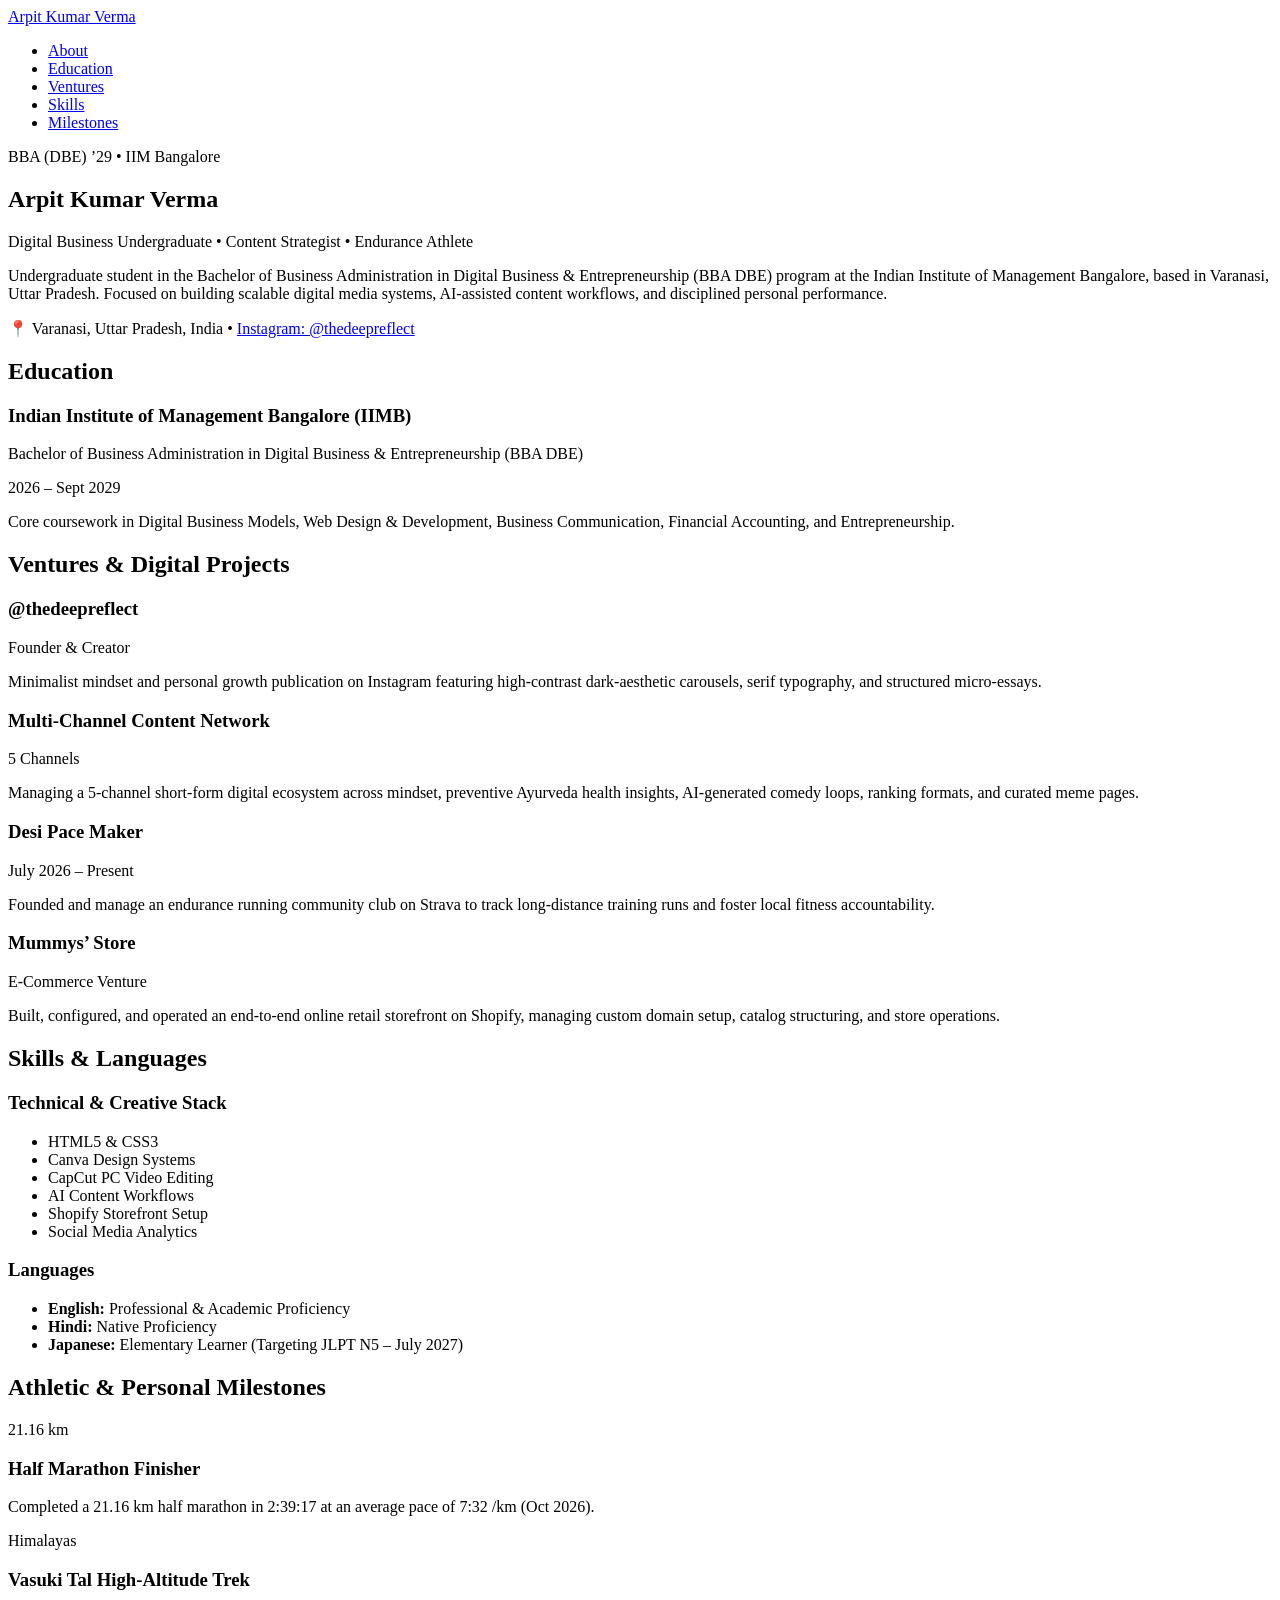
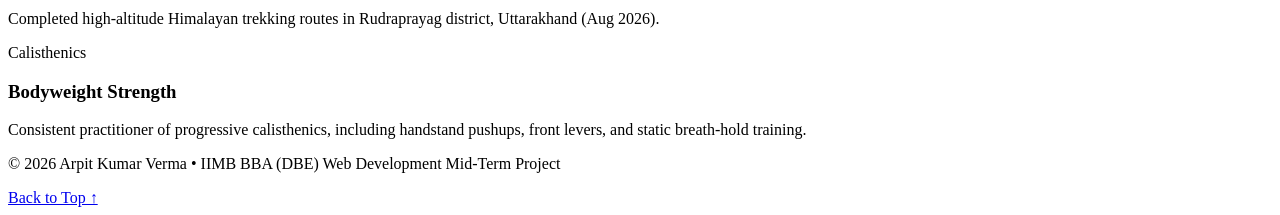
==== index.html @ f6537cbb "Update and rename gemini-code-1794887984639.html to index.html" ====
<!DOCTYPE html>
<html lang="en">
<head>
  <meta charset="UTF-8" />
  <meta name="viewport" content="width=device-width, initial-scale=1.0" />
  <title>Arpit Kumar Verma | Personal Resume</title>
  <!-- Google Fonts for Typography -->
  <link rel="preconnect" href="https://fonts.googleapis.com" />
  <link rel="preconnect" href="https://fonts.gstatic.com" crossorigin />
  <link href="https://fonts.googleapis.com/css2?family=Inter:wght@400;500;600;700&family=Libre+Baskerville:ital,wght@0,400;0,700;1,400&display=swap" rel="stylesheet" />
  <!-- External CSS Stylesheet -->
  <link rel="stylesheet" href="style.css" />
</head>
<body>

  <!-- Sticky Navigation Bar -->
  <header id="top-header">
    <nav class="navbar container">
      <a href="#about" class="brand-logo">Arpit Kumar Verma</a>
      <ul class="nav-links">
        <li><a href="#about">About</a></li>
        <li><a href="#education">Education</a></li>
        <li><a href="#projects">Ventures</a></li>
        <li><a href="#skills">Skills</a></li>
        <li><a href="#milestones">Milestones</a></li>
      </ul>
    </nav>
  </header>

  <main class="container">
    <!-- Hero / About Section -->
    <section id="about" class="hero-card">
      <div class="hero-content">
        <span class="badge">BBA (DBE) ’29 • IIM Bangalore</span>
        <h1>Arpit Kumar Verma</h1>
        <p class="subtitle">Digital Business Undergraduate • Content Strategist • Endurance Athlete</p>
        <p class="bio">
          Undergraduate student in the Bachelor of Business Administration in Digital Business &amp; Entrepreneurship (BBA DBE) program at the Indian Institute of Management Bangalore, based in Varanasi, Uttar Pradesh. Focused on building scalable digital media systems, AI-assisted content workflows, and disciplined personal performance.
        </p>
        <div class="contact-bar">
          <span>📍 Varanasi, Uttar Pradesh, India</span>
          <span>•</span>
          <a href="https://instagram.com/thedeepreflect" target="_blank" rel="noopener noreferrer">Instagram: @thedeepreflect</a>
        </div>
      </div>
    </section>

    <!-- Education Section -->
    <section id="education" class="content-section">
      <h2 class="section-heading">Education</h2>
      <div class="card">
        <div class="card-header">
          <div>
            <h3>Indian Institute of Management Bangalore (IIMB)</h3>
            <p class="role-title">Bachelor of Business Administration in Digital Business &amp; Entrepreneurship (BBA DBE)</p>
          </div>
          <span class="date-tag">2026 – Sept 2029</span>
        </div>
        <p class="card-text">
          Core coursework in Digital Business Models, Web Design &amp; Development, Business Communication, Financial Accounting, and Entrepreneurship.
        </p>
      </div>
    </section>

    <!-- Digital Ventures & Projects Section -->
    <section id="projects" class="content-section">
      <h2 class="section-heading">Ventures &amp; Digital Projects</h2>
      <div class="grid-2">
        <article class="card">
          <div class="card-header">
            <h3>@thedeepreflect</h3>
            <span class="date-tag">Founder &amp; Creator</span>
          </div>
          <p class="card-text">
            Minimalist mindset and personal growth publication on Instagram featuring high-contrast dark-aesthetic carousels, serif typography, and structured micro-essays.
          </p>
        </article>

        <article class="card">
          <div class="card-header">
            <h3>Multi-Channel Content Network</h3>
            <span class="date-tag">5 Channels</span>
          </div>
          <p class="card-text">
            Managing a 5-channel short-form digital ecosystem across mindset, preventive Ayurveda health insights, AI-generated comedy loops, ranking formats, and curated meme pages.
          </p>
        </article>

        <article class="card">
          <div class="card-header">
            <h3>Desi Pace Maker</h3>
            <span class="date-tag">July 2026 – Present</span>
          </div>
          <p class="card-text">
            Founded and manage an endurance running community club on Strava to track long-distance training runs and foster local fitness accountability.
          </p>
        </article>

        <article class="card">
          <div class="card-header">
            <h3>Mummys’ Store</h3>
            <span class="date-tag">E-Commerce Venture</span>
          </div>
          <p class="card-text">
            Built, configured, and operated an end-to-end online retail storefront on Shopify, managing custom domain setup, catalog structuring, and store operations.
          </p>
        </article>
      </div>
    </section>

    <!-- Skills & Languages Section -->
    <section id="skills" class="content-section">
      <h2 class="section-heading">Skills &amp; Languages</h2>
      <div class="grid-2">
        <div class="card">
          <h3>Technical &amp; Creative Stack</h3>
          <ul class="tag-list">
            <li>HTML5 &amp; CSS3</li>
            <li>Canva Design Systems</li>
            <li>CapCut PC Video Editing</li>
            <li>AI Content Workflows</li>
            <li>Shopify Storefront Setup</li>
            <li>Social Media Analytics</li>
          </ul>
        </div>

        <div class="card">
          <h3>Languages</h3>
          <ul class="clean-list">
            <li><strong>English:</strong> Professional &amp; Academic Proficiency</li>
            <li><strong>Hindi:</strong> Native Proficiency</li>
            <li><strong>Japanese:</strong> Elementary Learner (Targeting JLPT N5 – July 2027)</li>
          </ul>
        </div>
      </div>
    </section>

    <!-- Athletic & Personal Milestones Section -->
    <section id="milestones" class="content-section">
      <h2 class="section-heading">Athletic &amp; Personal Milestones</h2>
      <div class="grid-3">
        <div class="card milestone-card">
          <span class="milestone-metric">21.16 km</span>
          <h3>Half Marathon Finisher</h3>
          <p class="card-text">Completed a 21.16 km half marathon in 2:39:17 at an average pace of 7:32 /km (Oct 2026).</p>
        </div>

        <div class="card milestone-card">
          <span class="milestone-metric">Himalayas</span>
          <h3>Vasuki Tal High-Altitude Trek</h3>
          <p class="card-text">Completed high-altitude Himalayan trekking routes in Rudraprayag district, Uttarakhand (Aug 2026).</p>
        </div>

        <div class="card milestone-card">
          <span class="milestone-metric">Calisthenics</span>
          <h3>Bodyweight Strength</h3>
          <p class="card-text">Consistent practitioner of progressive calisthenics, including handstand pushups, front levers, and static breath-hold training.</p>
        </div>
      </div>
    </section>
  </main>

  <!-- Footer -->
  <footer id="site-footer">
    <div class="container footer-content">
      <p>© 2026 Arpit Kumar Verma • IIMB BBA (DBE) Web Development Mid-Term Project</p>
      <a href="#top-header" class="back-to-top">Back to Top ↑</a>
    </div>
  </footer>

</body>
</html>
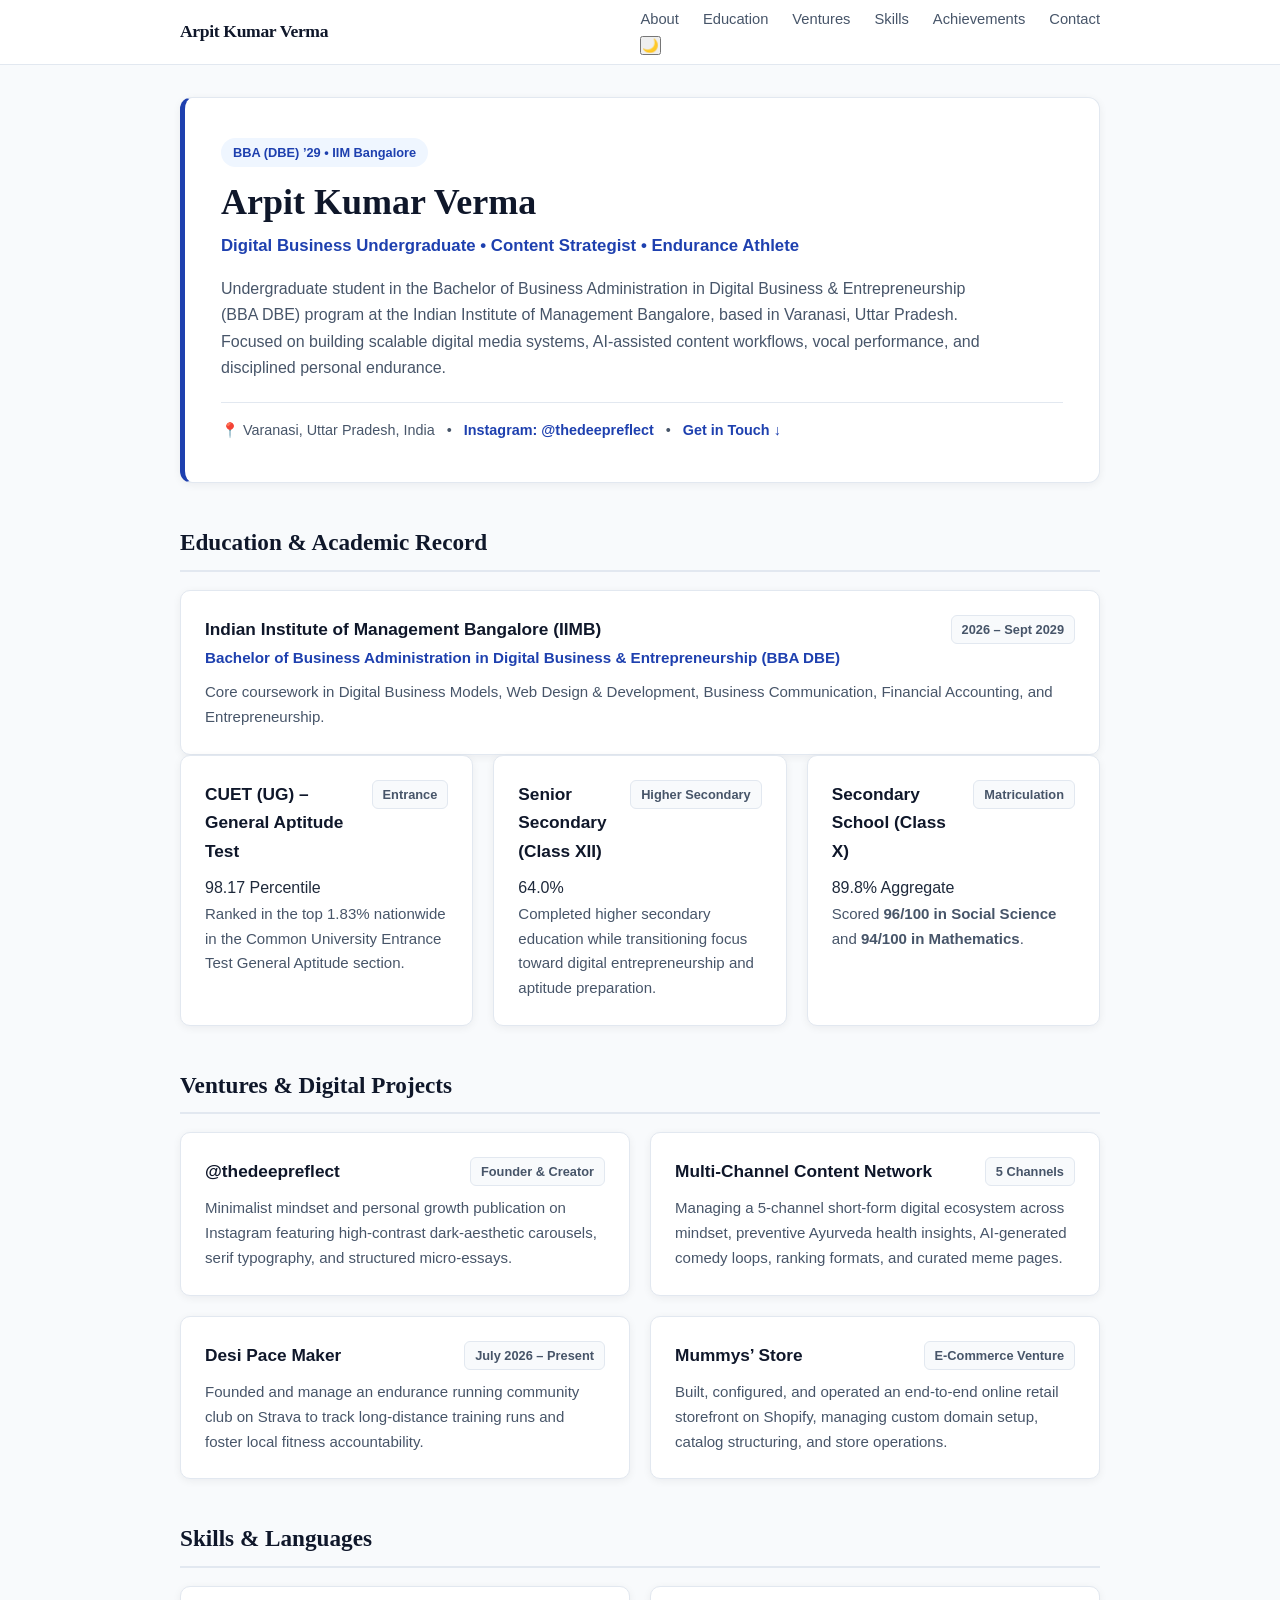
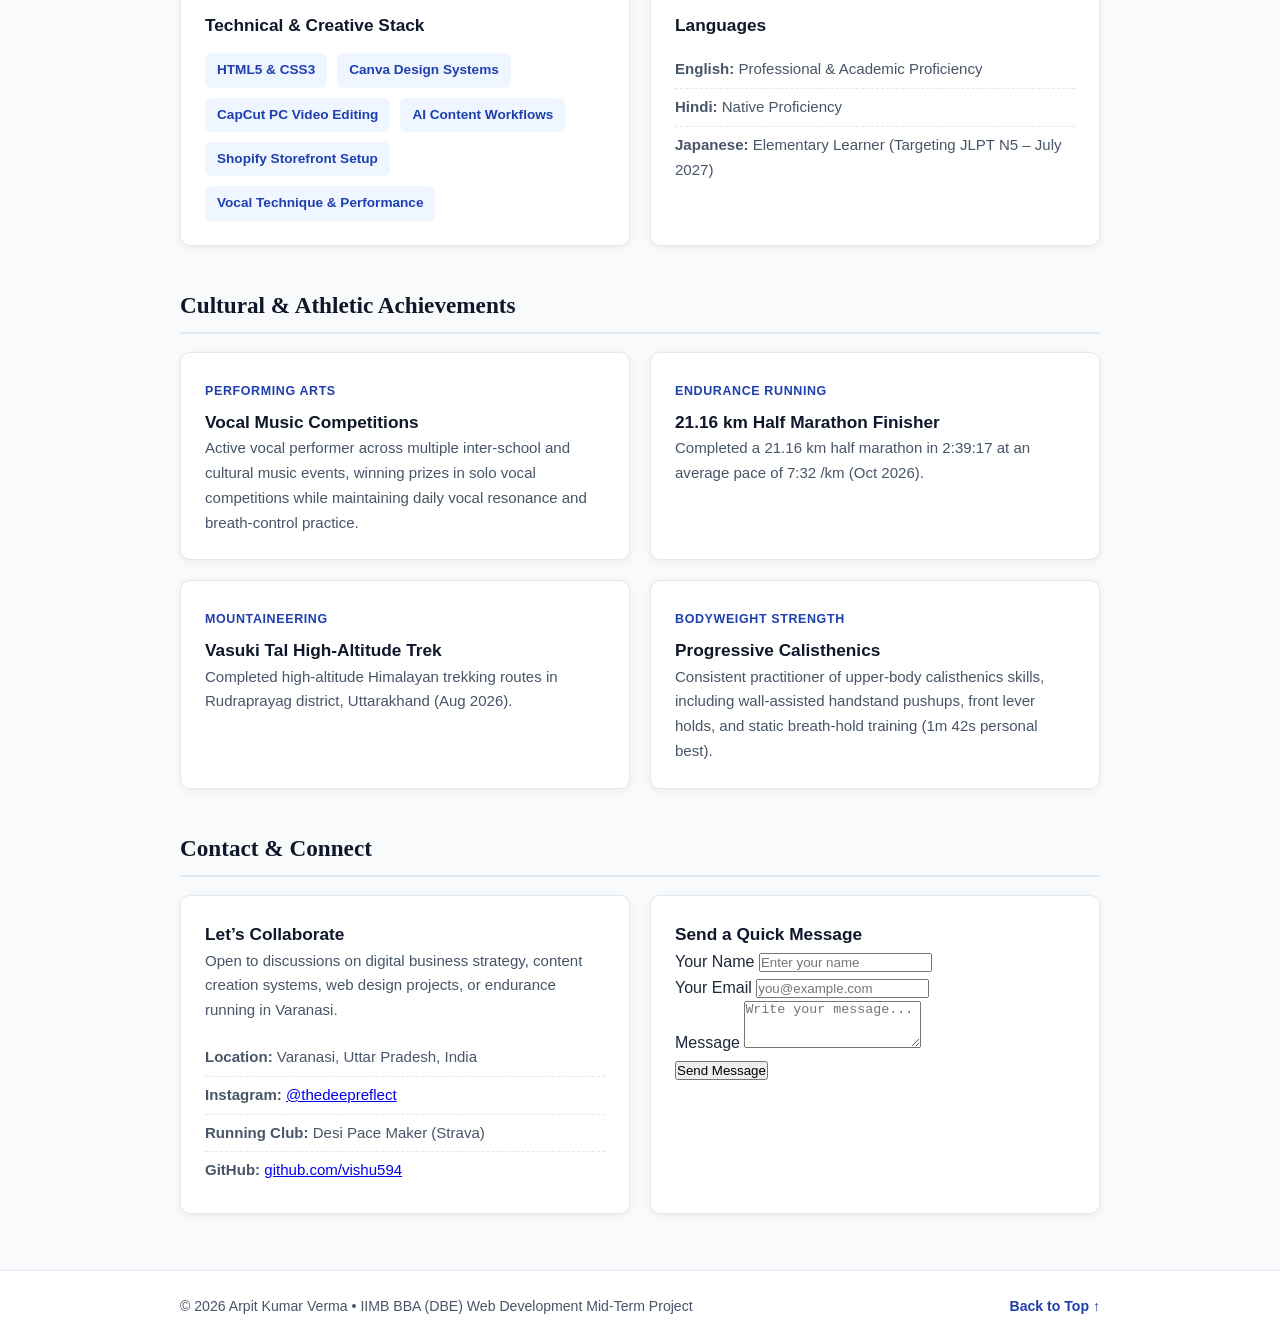
==== commit 7624361d: "index.html" ====
--- a/index.html
+++ b/index.html
@@ -17,13 +17,17 @@
   <header id="top-header">
     <nav class="navbar container">
       <a href="#about" class="brand-logo">Arpit Kumar Verma</a>
-      <ul class="nav-links">
-        <li><a href="#about">About</a></li>
-        <li><a href="#education">Education</a></li>
-        <li><a href="#projects">Ventures</a></li>
-        <li><a href="#skills">Skills</a></li>
-        <li><a href="#milestones">Milestones</a></li>
-      </ul>
+      <div class="nav-right">
+        <ul class="nav-links">
+          <li><a href="#about">About</a></li>
+          <li><a href="#education">Education</a></li>
+          <li><a href="#projects">Ventures</a></li>
+          <li><a href="#skills">Skills</a></li>
+          <li><a href="#achievements">Achievements</a></li>
+          <li><a href="#contact">Contact</a></li>
+        </ul>
+        <button id="theme-toggle" class="theme-btn" aria-label="Toggle Dark Mode" title="Switch Theme">🌙</button>
+      </div>
     </nav>
   </header>
 
@@ -35,20 +39,23 @@
         <h1>Arpit Kumar Verma</h1>
         <p class="subtitle">Digital Business Undergraduate • Content Strategist • Endurance Athlete</p>
         <p class="bio">
-          Undergraduate student in the Bachelor of Business Administration in Digital Business &amp; Entrepreneurship (BBA DBE) program at the Indian Institute of Management Bangalore, based in Varanasi, Uttar Pradesh. Focused on building scalable digital media systems, AI-assisted content workflows, and disciplined personal performance.
+          Undergraduate student in the Bachelor of Business Administration in Digital Business &amp; Entrepreneurship (BBA DBE) program at the Indian Institute of Management Bangalore, based in Varanasi, Uttar Pradesh. Focused on building scalable digital media systems, AI-assisted content workflows, vocal performance, and disciplined personal endurance.
         </p>
         <div class="contact-bar">
           <span>📍 Varanasi, Uttar Pradesh, India</span>
           <span>•</span>
           <a href="https://instagram.com/thedeepreflect" target="_blank" rel="noopener noreferrer">Instagram: @thedeepreflect</a>
-        </div>
-      </div>
-    </section>
-
-    <!-- Education Section -->
+          <span>•</span>
+          <a href="#contact">Get in Touch ↓</a>
+        </div>
+      </div>
+    </section>
+
+    <!-- Education & Academic Record Section -->
     <section id="education" class="content-section">
-      <h2 class="section-heading">Education</h2>
-      <div class="card">
+      <h2 class="section-heading">Education &amp; Academic Record</h2>
+
+      <div class="card featured-card">
         <div class="card-header">
           <div>
             <h3>Indian Institute of Management Bangalore (IIMB)</h3>
@@ -59,6 +66,35 @@
         <p class="card-text">
           Core coursework in Digital Business Models, Web Design &amp; Development, Business Communication, Financial Accounting, and Entrepreneurship.
         </p>
+      </div>
+
+      <div class="grid-3 edu-grid">
+        <div class="card">
+          <div class="card-header">
+            <h3>CUET (UG) – General Aptitude Test</h3>
+            <span class="date-tag">Entrance</span>
+          </div>
+          <p class="metric-highlight">98.17 Percentile</p>
+          <p class="card-text">Ranked in the top 1.83% nationwide in the Common University Entrance Test General Aptitude section.</p>
+        </div>
+
+        <div class="card">
+          <div class="card-header">
+            <h3>Senior Secondary (Class XII)</h3>
+            <span class="date-tag">Higher Secondary</span>
+          </div>
+          <p class="metric-highlight">64.0%</p>
+          <p class="card-text">Completed higher secondary education while transitioning focus toward digital entrepreneurship and aptitude preparation.</p>
+        </div>
+
+        <div class="card">
+          <div class="card-header">
+            <h3>Secondary School (Class X)</h3>
+            <span class="date-tag">Matriculation</span>
+          </div>
+          <p class="metric-highlight">89.8% Aggregate</p>
+          <p class="card-text">Scored <strong>96/100 in Social Science</strong> and <strong>94/100 in Mathematics</strong>.</p>
+        </div>
       </div>
     </section>
 
@@ -120,7 +156,7 @@
             <li>CapCut PC Video Editing</li>
             <li>AI Content Workflows</li>
             <li>Shopify Storefront Setup</li>
-            <li>Social Media Analytics</li>
+            <li>Vocal Technique &amp; Performance</li>
           </ul>
         </div>
 
@@ -135,26 +171,71 @@
       </div>
     </section>
 
-    <!-- Athletic & Personal Milestones Section -->
-    <section id="milestones" class="content-section">
-      <h2 class="section-heading">Athletic &amp; Personal Milestones</h2>
-      <div class="grid-3">
-        <div class="card milestone-card">
-          <span class="milestone-metric">21.16 km</span>
-          <h3>Half Marathon Finisher</h3>
+    <!-- Cultural, Athletic & Personal Achievements Section -->
+    <section id="achievements" class="content-section">
+      <h2 class="section-heading">Cultural &amp; Athletic Achievements</h2>
+      <div class="grid-2">
+        <div class="card">
+          <span class="milestone-metric">Performing Arts</span>
+          <h3>Vocal Music Competitions</h3>
+          <p class="card-text">Active vocal performer across multiple inter-school and cultural music events, winning prizes in solo vocal competitions while maintaining daily vocal resonance and breath-control practice.</p>
+        </div>
+
+        <div class="card">
+          <span class="milestone-metric">Endurance Running</span>
+          <h3>21.16 km Half Marathon Finisher</h3>
           <p class="card-text">Completed a 21.16 km half marathon in 2:39:17 at an average pace of 7:32 /km (Oct 2026).</p>
         </div>
 
-        <div class="card milestone-card">
-          <span class="milestone-metric">Himalayas</span>
+        <div class="card">
+          <span class="milestone-metric">Mountaineering</span>
           <h3>Vasuki Tal High-Altitude Trek</h3>
           <p class="card-text">Completed high-altitude Himalayan trekking routes in Rudraprayag district, Uttarakhand (Aug 2026).</p>
         </div>
 
-        <div class="card milestone-card">
-          <span class="milestone-metric">Calisthenics</span>
-          <h3>Bodyweight Strength</h3>
-          <p class="card-text">Consistent practitioner of progressive calisthenics, including handstand pushups, front levers, and static breath-hold training.</p>
+        <div class="card">
+          <span class="milestone-metric">Bodyweight Strength</span>
+          <h3>Progressive Calisthenics</h3>
+          <p class="card-text">Consistent practitioner of upper-body calisthenics skills, including wall-assisted handstand pushups, front lever holds, and static breath-hold training (1m 42s personal best).</p>
+        </div>
+      </div>
+    </section>
+
+    <!-- Contact Section -->
+    <section id="contact" class="content-section">
+      <h2 class="section-heading">Contact &amp; Connect</h2>
+      <div class="grid-2">
+        <div class="card">
+          <h3>Let’s Collaborate</h3>
+          <p class="card-text" style="margin-bottom: 16px;">
+            Open to discussions on digital business strategy, content creation systems, web design projects, or endurance running in Varanasi.
+          </p>
+          <ul class="clean-list">
+            <li><strong>Location:</strong> Varanasi, Uttar Pradesh, India</li>
+            <li><strong>Instagram:</strong> <a href="https://instagram.com/thedeepreflect" target="_blank" rel="noopener noreferrer" class="inline-link">@thedeepreflect</a></li>
+            <li><strong>Running Club:</strong> Desi Pace Maker (Strava)</li>
+            <li><strong>GitHub:</strong> <a href="https://github.com/vishu594" target="_blank" rel="noopener noreferrer" class="inline-link">github.com/vishu594</a></li>
+          </ul>
+        </div>
+
+        <div class="card">
+          <h3>Send a Quick Message</h3>
+          <form class="contact-form" onsubmit="handleFormSubmit(event)">
+            <div class="form-group">
+              <label for="sender-name">Your Name</label>
+              <input type="text" id="sender-name" placeholder="Enter your name" required />
+            </div>
+            <div class="form-group">
+              <label for="sender-email">Your Email</label>
+              <input type="email" id="sender-email" placeholder="you@example.com" required />
+            </div>
+            <div class="form-group">
+              <label for="sender-msg">Message</label>
+              <textarea id="sender-msg" rows="3" placeholder="Write your message..." required></textarea>
+            </div>
+            <button type="submit" class="submit-btn">Send Message</button>
+            <p id="form-feedback" class="form-feedback"></p>
+          </form>
         </div>
       </div>
     </section>
@@ -168,5 +249,29 @@
     </div>
   </footer>
 
+  <!-- Lightweight Script for Dark/Light Theme Toggle & Form Feedback -->
+  <script>
+    const themeToggle = document.getElementById('theme-toggle');
+    const rootEl = document.documentElement;
+
+    themeToggle.addEventListener('click', () => {
+      const isDark = rootEl.getAttribute('data-theme') === 'dark';
+      if (isDark) {
+        rootEl.removeAttribute('data-theme');
+        themeToggle.textContent = '🌙';
+      } else {
+        rootEl.setAttribute('data-theme', 'dark');
+        themeToggle.textContent = '☀️';
+      }
+    });
+
+    function handleFormSubmit(event) {
+      event.preventDefault();
+      const name = document.getElementById('sender-name').value;
+      const feedback = document.getElementById('form-feedback');
+      feedback.textContent = `Thank you, ${name}! Your message has been recorded.`;
+      event.target.reset();
+    }
+  </script>
 </body>
 </html>
--- a/style.css
+++ b/style.css
@@ -0,0 +1,336 @@
+/* =========================================
+   1. CSS Variables & Consistent Color Palette
+   ========================================= */
+:root {
+  --bg-page: #f8fafc;
+  --bg-surface: #ffffff;
+  --primary-navy: #0f172a;
+  --accent-indigo: #1e40af;
+  --accent-soft: #eff6ff;
+  --text-main: #1e293b;
+  --text-muted: #475569;
+  --border-light: #e2e8f0;
+  --shadow-sm: 0 2px 8px rgba(15, 23, 42, 0.06);
+  --shadow-md: 0 8px 20px rgba(15, 23, 42, 0.08);
+}
+
+/* =========================================
+   2. Reset & Base Typography
+   ========================================= */
+* {
+  box-sizing: border-box;
+  margin: 0;
+  padding: 0;
+}
+
+html {
+  scroll-behavior: smooth;
+}
+
+body {
+  font-family: 'Inter', -apple-system, BlinkMacSystemFont, sans-serif;
+  background-color: var(--bg-page);
+  color: var(--text-main);
+  line-height: 1.65;
+  font-size: 16px;
+}
+
+h1, h2, .brand-logo {
+  font-family: 'Libre Baskerville', Georgia, serif;
+  color: var(--primary-navy);
+}
+
+.container {
+  max-width: 960px;
+  margin: 0 auto;
+  padding: 0 20px;
+}
+
+/* =========================================
+   3. Sticky Navigation Bar (Positioning & Flexbox)
+   ========================================= */
+#top-header {
+  position: sticky;
+  top: 0;
+  z-index: 100;
+  background-color: rgba(255, 255, 255, 0.95);
+  border-bottom: 1px solid var(--border-light);
+  backdrop-filter: blur(6px);
+}
+
+.navbar {
+  display: flex;
+  justify-content: space-between;
+  align-items: center;
+  height: 64px;
+}
+
+.brand-logo {
+  font-size: 1.1rem;
+  font-weight: 700;
+  text-decoration: none;
+  letter-spacing: -0.02em;
+}
+
+.nav-links {
+  list-style: none;
+  display: flex;
+  gap: 24px;
+}
+
+.nav-links a {
+  text-decoration: none;
+  color: var(--text-muted);
+  font-size: 0.92rem;
+  font-weight: 500;
+  transition: color 0.2s ease;
+}
+
+.nav-links a:hover {
+  color: var(--accent-indigo);
+}
+
+/* =========================================
+   4. Hero Section
+   ========================================= */
+.hero-card {
+  background-color: var(--bg-surface);
+  border: 1px solid var(--border-light);
+  border-left: 5px solid var(--accent-indigo);
+  border-radius: 12px;
+  padding: 40px 36px;
+  margin-top: 32px;
+  box-shadow: var(--shadow-sm);
+}
+
+.badge {
+  display: inline-block;
+  background-color: var(--accent-soft);
+  color: var(--accent-indigo);
+  font-size: 0.8rem;
+  font-weight: 600;
+  padding: 4px 12px;
+  border-radius: 999px;
+  margin-bottom: 14px;
+}
+
+.hero-card h1 {
+  font-size: 2.25rem;
+  line-height: 1.2;
+  margin-bottom: 8px;
+}
+
+.subtitle {
+  font-size: 1.05rem;
+  font-weight: 600;
+  color: var(--accent-indigo);
+  margin-bottom: 16px;
+}
+
+.bio {
+  color: var(--text-muted);
+  max-width: 780px;
+  margin-bottom: 20px;
+}
+
+.contact-bar {
+  display: flex;
+  flex-wrap: wrap;
+  gap: 12px;
+  font-size: 0.9rem;
+  color: var(--text-muted);
+  padding-top: 16px;
+  border-top: 1px solid var(--border-light);
+}
+
+.contact-bar a {
+  color: var(--accent-indigo);
+  text-decoration: none;
+  font-weight: 600;
+}
+
+.contact-bar a:hover {
+  text-decoration: underline;
+}
+
+/* =========================================
+   5. Sections, Cards & Grid Layouts
+   ========================================= */
+.content-section {
+  margin-top: 40px;
+}
+
+.section-heading {
+  font-size: 1.45rem;
+  margin-bottom: 18px;
+  padding-bottom: 8px;
+  border-bottom: 2px solid var(--border-light);
+}
+
+.grid-2 {
+  display: grid;
+  grid-template-columns: repeat(2, 1fr);
+  gap: 20px;
+}
+
+.grid-3 {
+  display: grid;
+  grid-template-columns: repeat(3, 1fr);
+  gap: 20px;
+}
+
+.card {
+  background-color: var(--bg-surface);
+  border: 1px solid var(--border-light);
+  border-radius: 10px;
+  padding: 24px;
+  box-shadow: var(--shadow-sm);
+  transition: transform 0.2s ease, box-shadow 0.2s ease;
+}
+
+.card:hover {
+  transform: translateY(-2px);
+  box-shadow: var(--shadow-md);
+}
+
+.card-header {
+  display: flex;
+  justify-content: space-between;
+  align-items: flex-start;
+  gap: 12px;
+  margin-bottom: 10px;
+}
+
+.card h3 {
+  font-size: 1.08rem;
+  color: var(--primary-navy);
+}
+
+.role-title {
+  font-weight: 600;
+  color: var(--accent-indigo);
+  font-size: 0.95rem;
+  margin-top: 2px;
+}
+
+.date-tag {
+  font-size: 0.8rem;
+  font-weight: 600;
+  background-color: var(--bg-page);
+  color: var(--text-muted);
+  border: 1px solid var(--border-light);
+  padding: 3px 10px;
+  border-radius: 6px;
+  white-space: nowrap;
+}
+
+.card-text {
+  color: var(--text-muted);
+  font-size: 0.94rem;
+}
+
+/* =========================================
+   6. Skill Tags & Lists
+   ========================================= */
+.tag-list {
+  list-style: none;
+  display: flex;
+  flex-wrap: wrap;
+  gap: 10px;
+  margin-top: 14px;
+}
+
+.tag-list li {
+  background-color: var(--accent-soft);
+  color: var(--accent-indigo);
+  font-size: 0.85rem;
+  font-weight: 600;
+  padding: 6px 12px;
+  border-radius: 6px;
+}
+
+.clean-list {
+  list-style: none;
+  margin-top: 12px;
+}
+
+.clean-list li {
+  padding: 6px 0;
+  font-size: 0.94rem;
+  color: var(--text-muted);
+  border-bottom: 1px dashed var(--border-light);
+}
+
+.clean-list li:last-child {
+  border-bottom: none;
+}
+
+/* =========================================
+   7. Milestones & Footer
+   ========================================= */
+.milestone-metric {
+  display: inline-block;
+  font-size: 0.78rem;
+  font-weight: 700;
+  text-transform: uppercase;
+  letter-spacing: 0.05em;
+  color: var(--accent-indigo);
+  margin-bottom: 6px;
+}
+
+#site-footer {
+  margin-top: 56px;
+  padding: 24px 0;
+  border-top: 1px solid var(--border-light);
+  background-color: var(--bg-surface);
+  font-size: 0.88rem;
+  color: var(--text-muted);
+}
+
+.footer-content {
+  display: flex;
+  justify-content: space-between;
+  align-items: center;
+}
+
+.back-to-top {
+  color: var(--accent-indigo);
+  text-decoration: none;
+  font-weight: 600;
+}
+
+/* =========================================
+   8. Responsive Breakpoints (Mobile/Tablet)
+   ========================================= */
+@media (max-width: 768px) {
+  .navbar {
+    flex-direction: column;
+    height: auto;
+    padding: 12px 0;
+    gap: 10px;
+  }
+
+  .nav-links {
+    gap: 14px;
+    flex-wrap: wrap;
+    justify-content: center;
+  }
+
+  .hero-card {
+    padding: 28px 22px;
+  }
+
+  .hero-card h1 {
+    font-size: 1.75rem;
+  }
+
+  .grid-2, .grid-3 {
+    grid-template-columns: 1fr;
+  }
+
+  .footer-content {
+    flex-direction: column;
+    gap: 10px;
+    text-align: center;
+  }
+}
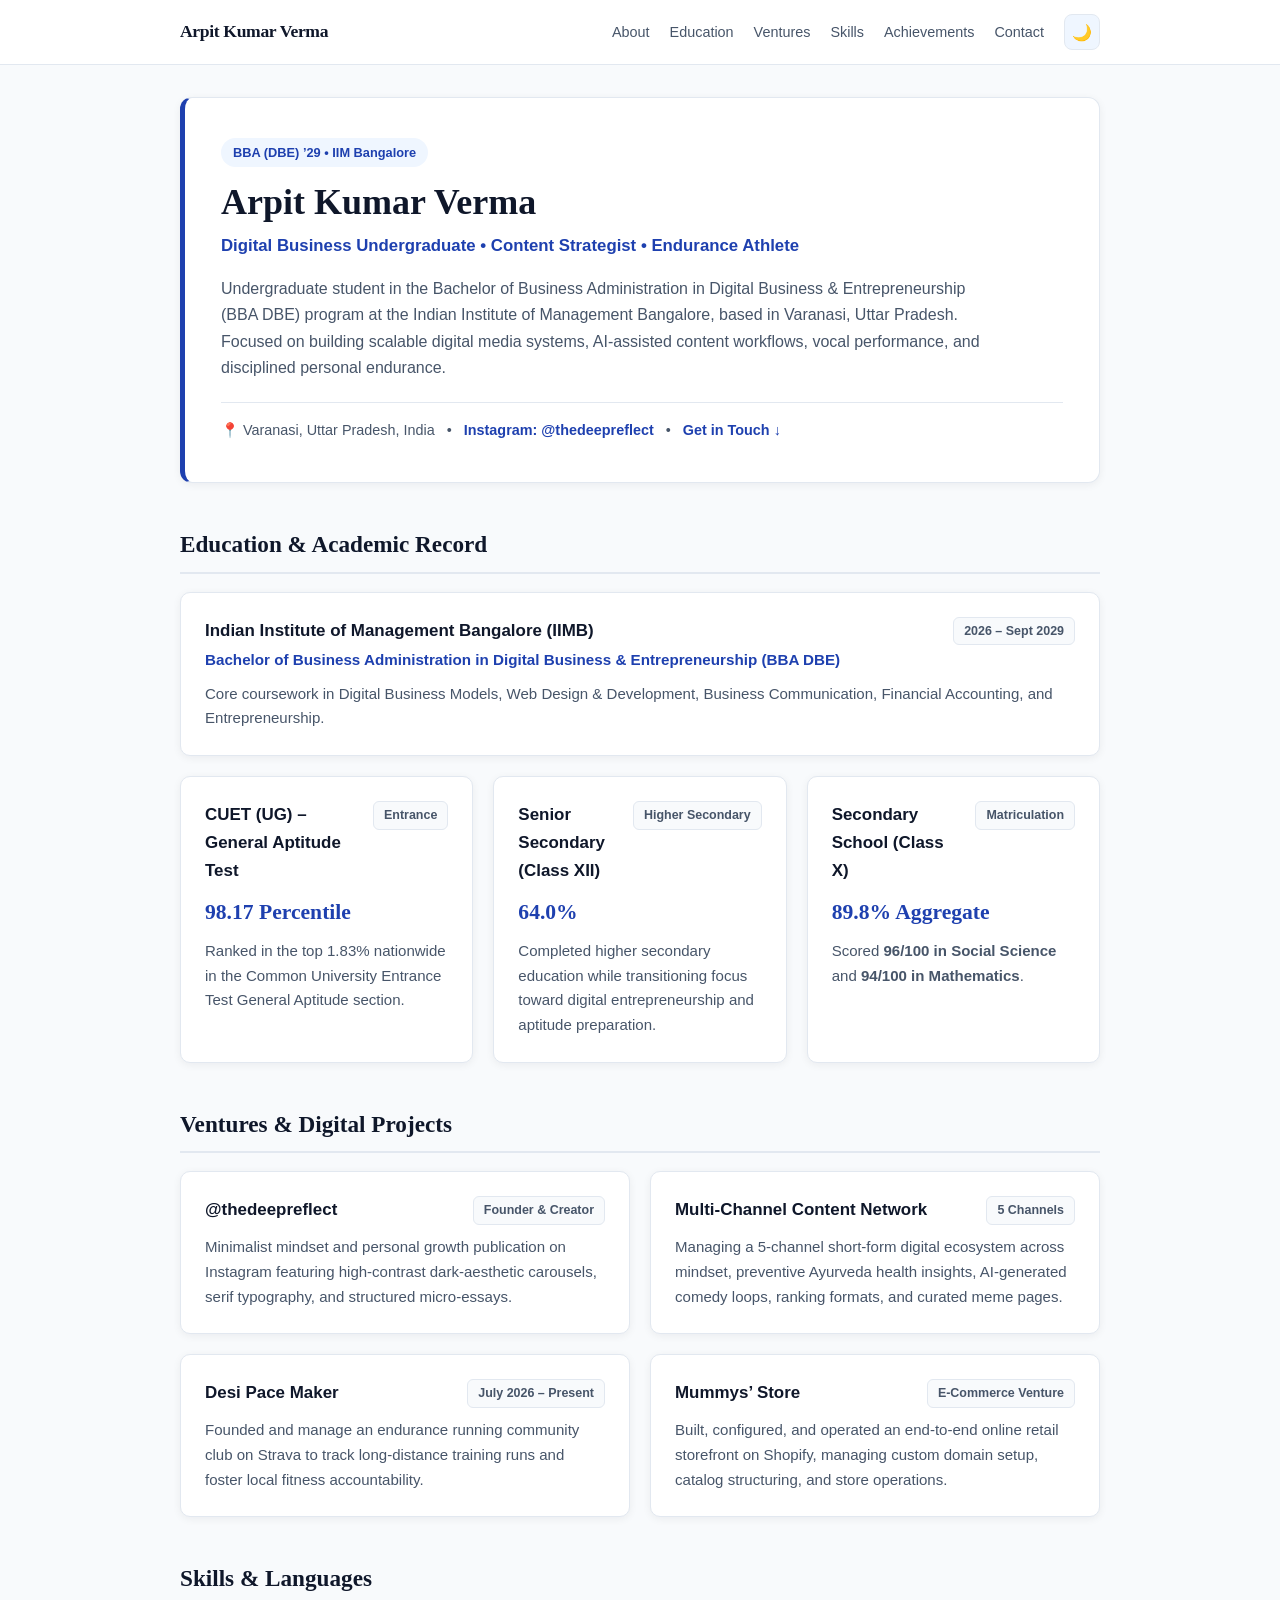
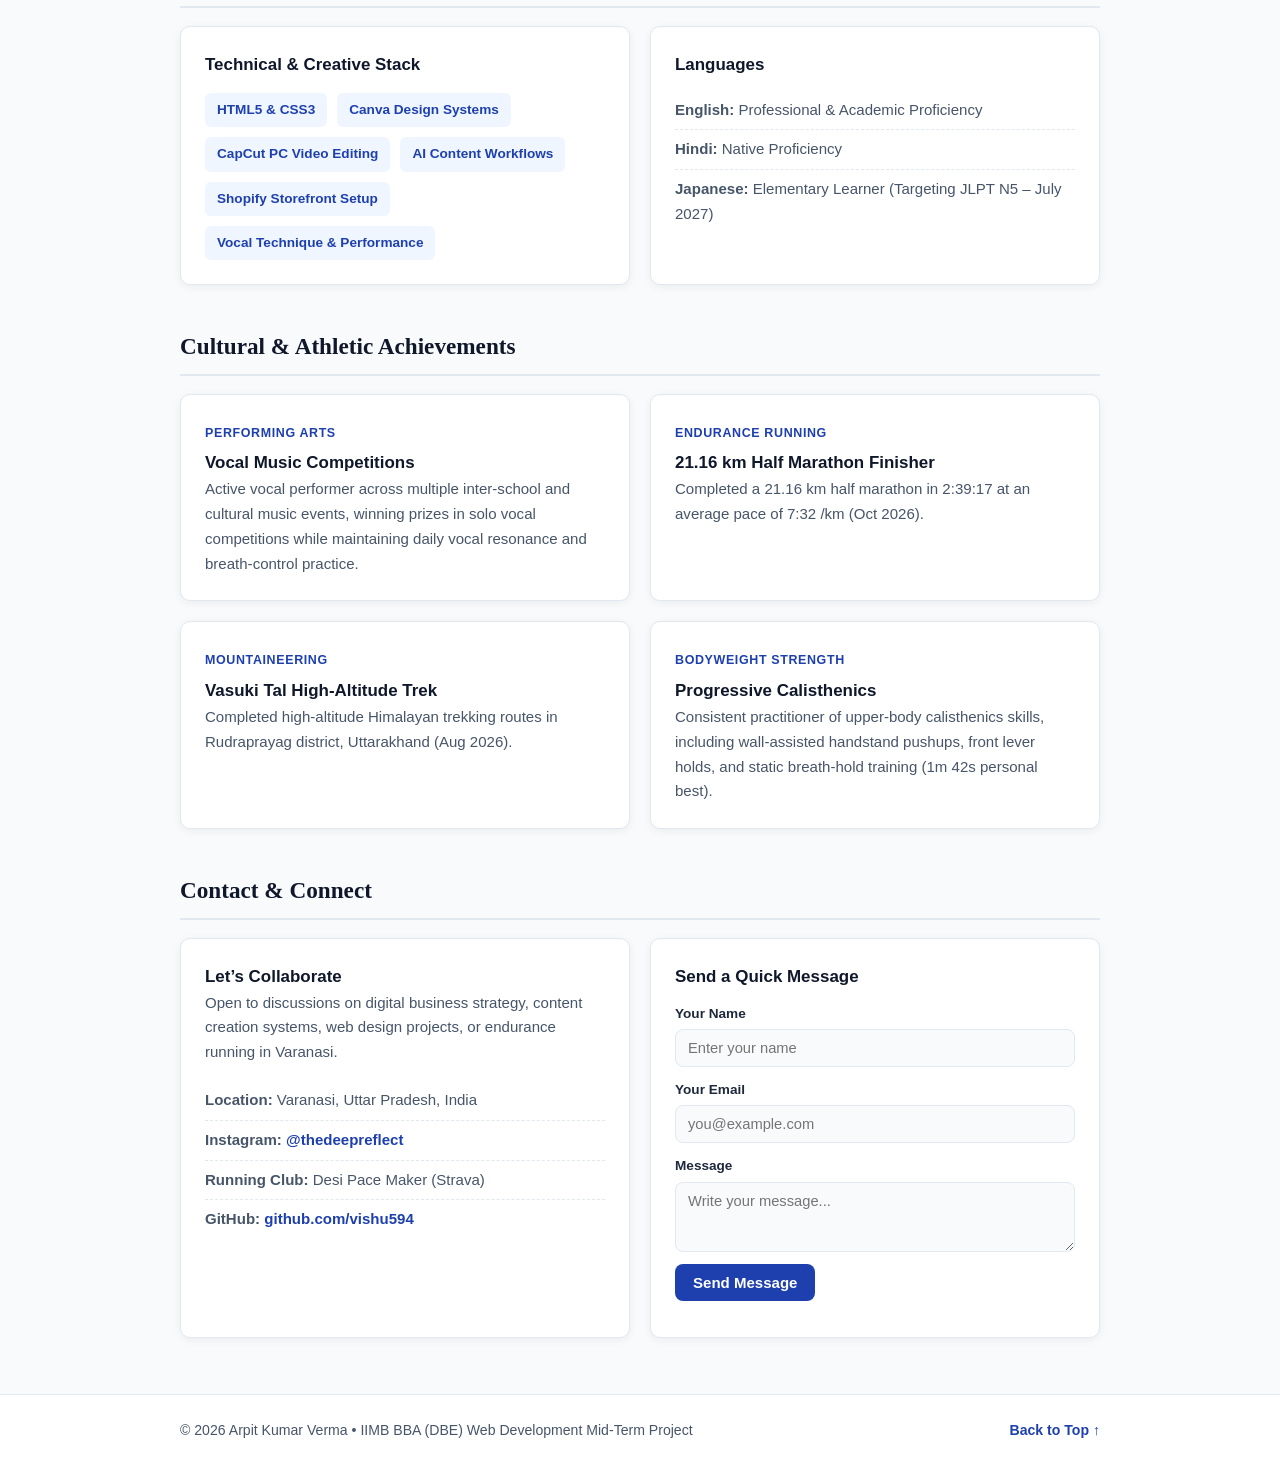
==== commit 3269d023: "Add files via upload" ====
--- a/index.html
+++ b/index.html
@@ -274,4 +274,4 @@
     }
   </script>
 </body>
-</html>
+</html>
--- a/style.css
+++ b/style.css
@@ -1,11 +1,13 @@
 /* =========================================
-   1. CSS Variables & Consistent Color Palette
+   1. CSS Variables & Light/Dark Color Palettes
    ========================================= */
 :root {
   --bg-page: #f8fafc;
   --bg-surface: #ffffff;
+  --header-bg: rgba(255, 255, 255, 0.94);
   --primary-navy: #0f172a;
   --accent-indigo: #1e40af;
+  --accent-hover: #1d4ed8;
   --accent-soft: #eff6ff;
   --text-main: #1e293b;
   --text-muted: #475569;
@@ -14,6 +16,21 @@
   --shadow-md: 0 8px 20px rgba(15, 23, 42, 0.08);
 }
 
+[data-theme="dark"] {
+  --bg-page: #050505;
+  --bg-surface: #111318;
+  --header-bg: rgba(17, 19, 24, 0.94);
+  --primary-navy: #f8fafc;
+  --accent-indigo: #60a5fa;
+  --accent-hover: #93c5fd;
+  --accent-soft: rgba(96, 165, 250, 0.14);
+  --text-main: #e2e8f0;
+  --text-muted: #94a3b8;
+  --border-light: #262932;
+  --shadow-sm: 0 2px 10px rgba(0, 0, 0, 0.4);
+  --shadow-md: 0 8px 24px rgba(0, 0, 0, 0.6);
+}
+
 /* =========================================
    2. Reset & Base Typography
    ========================================= */
@@ -33,6 +50,7 @@
   color: var(--text-main);
   line-height: 1.65;
   font-size: 16px;
+  transition: background-color 0.25s ease, color 0.25s ease;
 }
 
 h1, h2, .brand-logo {
@@ -53,9 +71,9 @@
   position: sticky;
   top: 0;
   z-index: 100;
-  background-color: rgba(255, 255, 255, 0.95);
+  background-color: var(--header-bg);
   border-bottom: 1px solid var(--border-light);
-  backdrop-filter: blur(6px);
+  backdrop-filter: blur(8px);
 }
 
 .navbar {
@@ -63,6 +81,12 @@
   justify-content: space-between;
   align-items: center;
   height: 64px;
+}
+
+.nav-right {
+  display: flex;
+  align-items: center;
+  gap: 20px;
 }
 
 .brand-logo {
@@ -75,19 +99,38 @@
 .nav-links {
   list-style: none;
   display: flex;
-  gap: 24px;
+  gap: 20px;
 }
 
 .nav-links a {
   text-decoration: none;
   color: var(--text-muted);
-  font-size: 0.92rem;
+  font-size: 0.9rem;
   font-weight: 500;
   transition: color 0.2s ease;
 }
 
 .nav-links a:hover {
   color: var(--accent-indigo);
+}
+
+.theme-btn {
+  background-color: var(--accent-soft);
+  border: 1px solid var(--border-light);
+  color: var(--text-main);
+  width: 36px;
+  height: 36px;
+  border-radius: 8px;
+  cursor: pointer;
+  font-size: 1rem;
+  display: flex;
+  align-items: center;
+  justify-content: center;
+  transition: transform 0.2s ease;
+}
+
+.theme-btn:hover {
+  transform: scale(1.06);
 }
 
 /* =========================================
@@ -143,13 +186,13 @@
   border-top: 1px solid var(--border-light);
 }
 
-.contact-bar a {
+.contact-bar a, .inline-link {
   color: var(--accent-indigo);
   text-decoration: none;
   font-weight: 600;
 }
 
-.contact-bar a:hover {
+.contact-bar a:hover, .inline-link:hover {
   text-decoration: underline;
 }
 
@@ -157,7 +200,7 @@
    5. Sections, Cards & Grid Layouts
    ========================================= */
 .content-section {
-  margin-top: 40px;
+  margin-top: 42px;
 }
 
 .section-heading {
@@ -165,6 +208,10 @@
   margin-bottom: 18px;
   padding-bottom: 8px;
   border-bottom: 2px solid var(--border-light);
+}
+
+.featured-card {
+  margin-bottom: 20px;
 }
 
 .grid-2 {
@@ -202,7 +249,7 @@
 }
 
 .card h3 {
-  font-size: 1.08rem;
+  font-size: 1.06rem;
   color: var(--primary-navy);
 }
 
@@ -213,8 +260,16 @@
   margin-top: 2px;
 }
 
+.metric-highlight {
+  font-family: 'Libre Baskerville', Georgia, serif;
+  font-size: 1.35rem;
+  font-weight: 700;
+  color: var(--accent-indigo);
+  margin: 6px 0 8px;
+}
+
 .date-tag {
-  font-size: 0.8rem;
+  font-size: 0.78rem;
   font-weight: 600;
   background-color: var(--bg-page);
   color: var(--text-muted);
@@ -230,7 +285,7 @@
 }
 
 /* =========================================
-   6. Skill Tags & Lists
+   6. Skill Tags, Lists & Contact Form
    ========================================= */
 .tag-list {
   list-style: none;
@@ -255,7 +310,7 @@
 }
 
 .clean-list li {
-  padding: 6px 0;
+  padding: 7px 0;
   font-size: 0.94rem;
   color: var(--text-muted);
   border-bottom: 1px dashed var(--border-light);
@@ -265,9 +320,6 @@
   border-bottom: none;
 }
 
-/* =========================================
-   7. Milestones & Footer
-   ========================================= */
 .milestone-metric {
   display: inline-block;
   font-size: 0.78rem;
@@ -278,6 +330,74 @@
   margin-bottom: 6px;
 }
 
+.contact-form {
+  margin-top: 12px;
+  display: flex;
+  flex-direction: column;
+  gap: 12px;
+}
+
+.form-group {
+  display: flex;
+  flex-direction: column;
+  gap: 4px;
+}
+
+.form-group label {
+  font-size: 0.85rem;
+  font-weight: 600;
+  color: var(--text-main);
+}
+
+.form-group input,
+.form-group textarea {
+  padding: 10px 12px;
+  border: 1px solid var(--border-light);
+  border-radius: 8px;
+  background-color: var(--bg-page);
+  color: var(--text-main);
+  font-family: inherit;
+  font-size: 0.92rem;
+  transition: border-color 0.2s ease, box-shadow 0.2s ease;
+}
+
+.form-group input:focus,
+.form-group textarea:focus {
+  outline: none;
+  border-color: var(--accent-indigo);
+  box-shadow: 0 0 0 3px var(--accent-soft);
+}
+
+.submit-btn {
+  background-color: var(--accent-indigo);
+  color: #ffffff;
+  border: none;
+  padding: 10px 18px;
+  border-radius: 8px;
+  font-weight: 600;
+  font-size: 0.94rem;
+  cursor: pointer;
+  align-self: flex-start;
+  transition: background-color 0.2s ease;
+}
+
+[data-theme="dark"] .submit-btn {
+  color: #050505;
+}
+
+.submit-btn:hover {
+  background-color: var(--accent-hover);
+}
+
+.form-feedback {
+  font-size: 0.88rem;
+  font-weight: 600;
+  color: var(--accent-indigo);
+}
+
+/* =========================================
+   7. Footer & Responsive Breakpoints
+   ========================================= */
 #site-footer {
   margin-top: 56px;
   padding: 24px 0;
@@ -299,9 +419,6 @@
   font-weight: 600;
 }
 
-/* =========================================
-   8. Responsive Breakpoints (Mobile/Tablet)
-   ========================================= */
 @media (max-width: 768px) {
   .navbar {
     flex-direction: column;
@@ -310,8 +427,13 @@
     gap: 10px;
   }
 
+  .nav-right {
+    flex-wrap: wrap;
+    justify-content: center;
+  }
+
   .nav-links {
-    gap: 14px;
+    gap: 12px;
     flex-wrap: wrap;
     justify-content: center;
   }
@@ -333,4 +455,4 @@
     gap: 10px;
     text-align: center;
   }
-}
+}
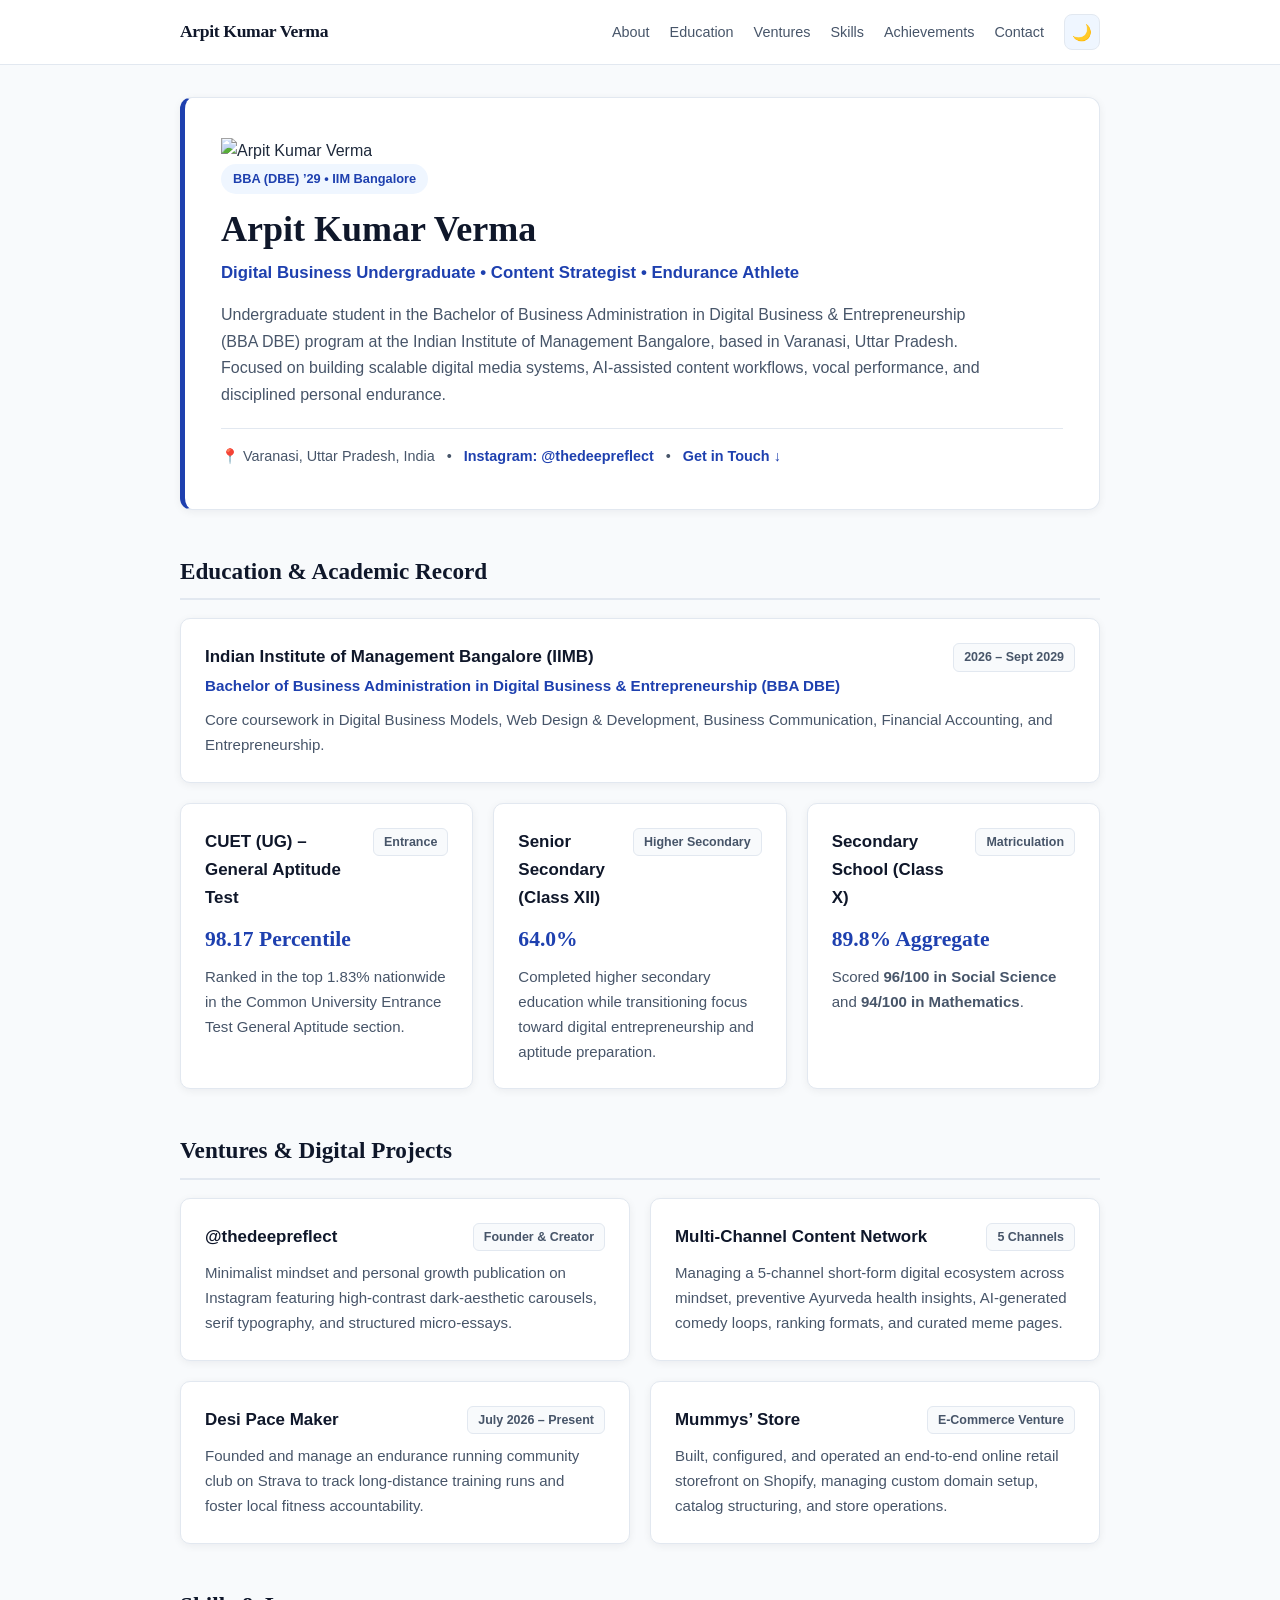
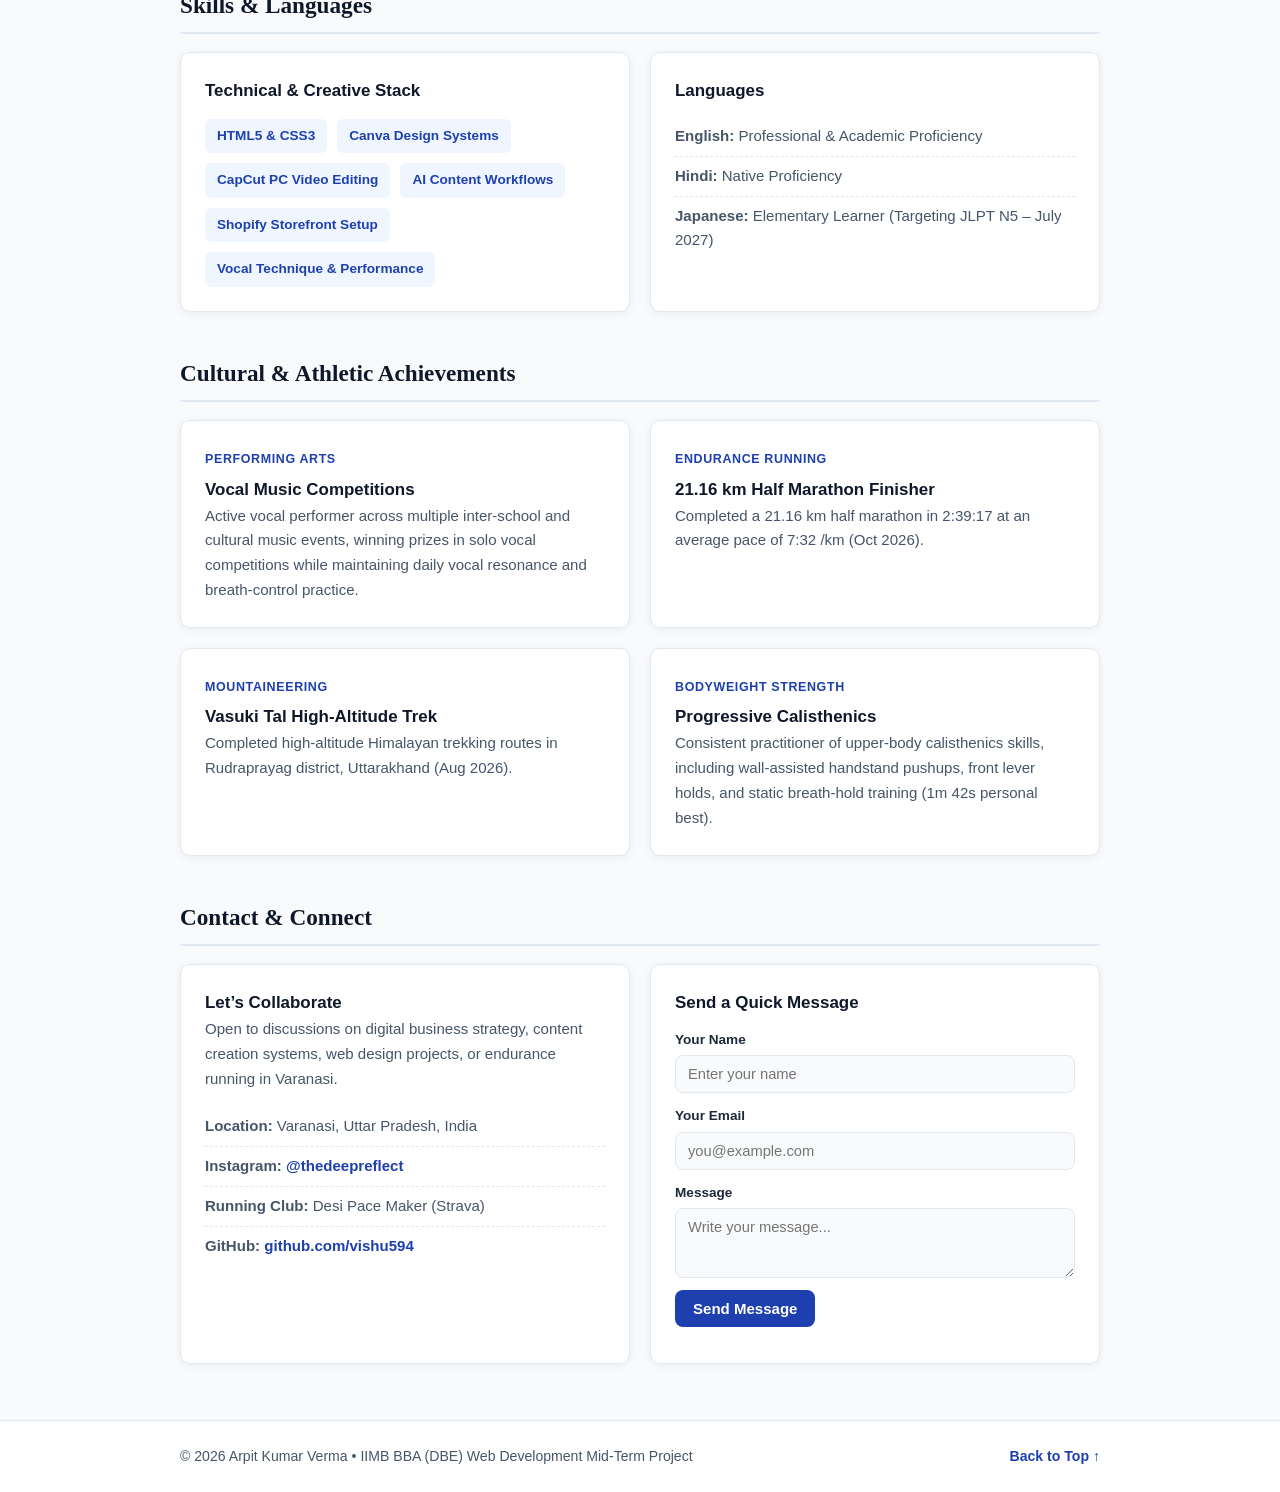
==== commit 53d9661b: "Update index.html" ====
--- a/index.html
+++ b/index.html
@@ -32,21 +32,24 @@
   </header>
 
   <main class="container">
-    <!-- Hero / About Section -->
+    <!-- Hero / About Section with Profile Photo -->
     <section id="about" class="hero-card">
-      <div class="hero-content">
-        <span class="badge">BBA (DBE) ’29 • IIM Bangalore</span>
-        <h1>Arpit Kumar Verma</h1>
-        <p class="subtitle">Digital Business Undergraduate • Content Strategist • Endurance Athlete</p>
-        <p class="bio">
-          Undergraduate student in the Bachelor of Business Administration in Digital Business &amp; Entrepreneurship (BBA DBE) program at the Indian Institute of Management Bangalore, based in Varanasi, Uttar Pradesh. Focused on building scalable digital media systems, AI-assisted content workflows, vocal performance, and disciplined personal endurance.
-        </p>
-        <div class="contact-bar">
-          <span>📍 Varanasi, Uttar Pradesh, India</span>
-          <span>•</span>
-          <a href="https://instagram.com/thedeepreflect" target="_blank" rel="noopener noreferrer">Instagram: @thedeepreflect</a>
-          <span>•</span>
-          <a href="#contact">Get in Touch ↓</a>
+      <div class="hero-layout">
+        <img src="profile.jpg" alt="Arpit Kumar Verma" class="profile-photo" />
+        <div class="hero-content">
+          <span class="badge">BBA (DBE) ’29 • IIM Bangalore</span>
+          <h1>Arpit Kumar Verma</h1>
+          <p class="subtitle">Digital Business Undergraduate • Content Strategist • Endurance Athlete</p>
+          <p class="bio">
+            Undergraduate student in the Bachelor of Business Administration in Digital Business &amp; Entrepreneurship (BBA DBE) program at the Indian Institute of Management Bangalore, based in Varanasi, Uttar Pradesh. Focused on building scalable digital media systems, AI-assisted content workflows, vocal performance, and disciplined personal endurance.
+          </p>
+          <div class="contact-bar">
+            <span>📍 Varanasi, Uttar Pradesh, India</span>
+            <span>•</span>
+            <a href="https://instagram.com/thedeepreflect" target="_blank" rel="noopener noreferrer">Instagram: @thedeepreflect</a>
+            <span>•</span>
+            <a href="#contact">Get in Touch ↓</a>
+          </div>
         </div>
       </div>
     </section>
@@ -68,7 +71,7 @@
         </p>
       </div>
 
-      <div class="grid-3 edu-grid">
+      <div class="grid-3">
         <div class="card">
           <div class="card-header">
             <h3>CUET (UG) – General Aptitude Test</h3>
@@ -274,4 +277,4 @@
     }
   </script>
 </body>
-</html>+</html>
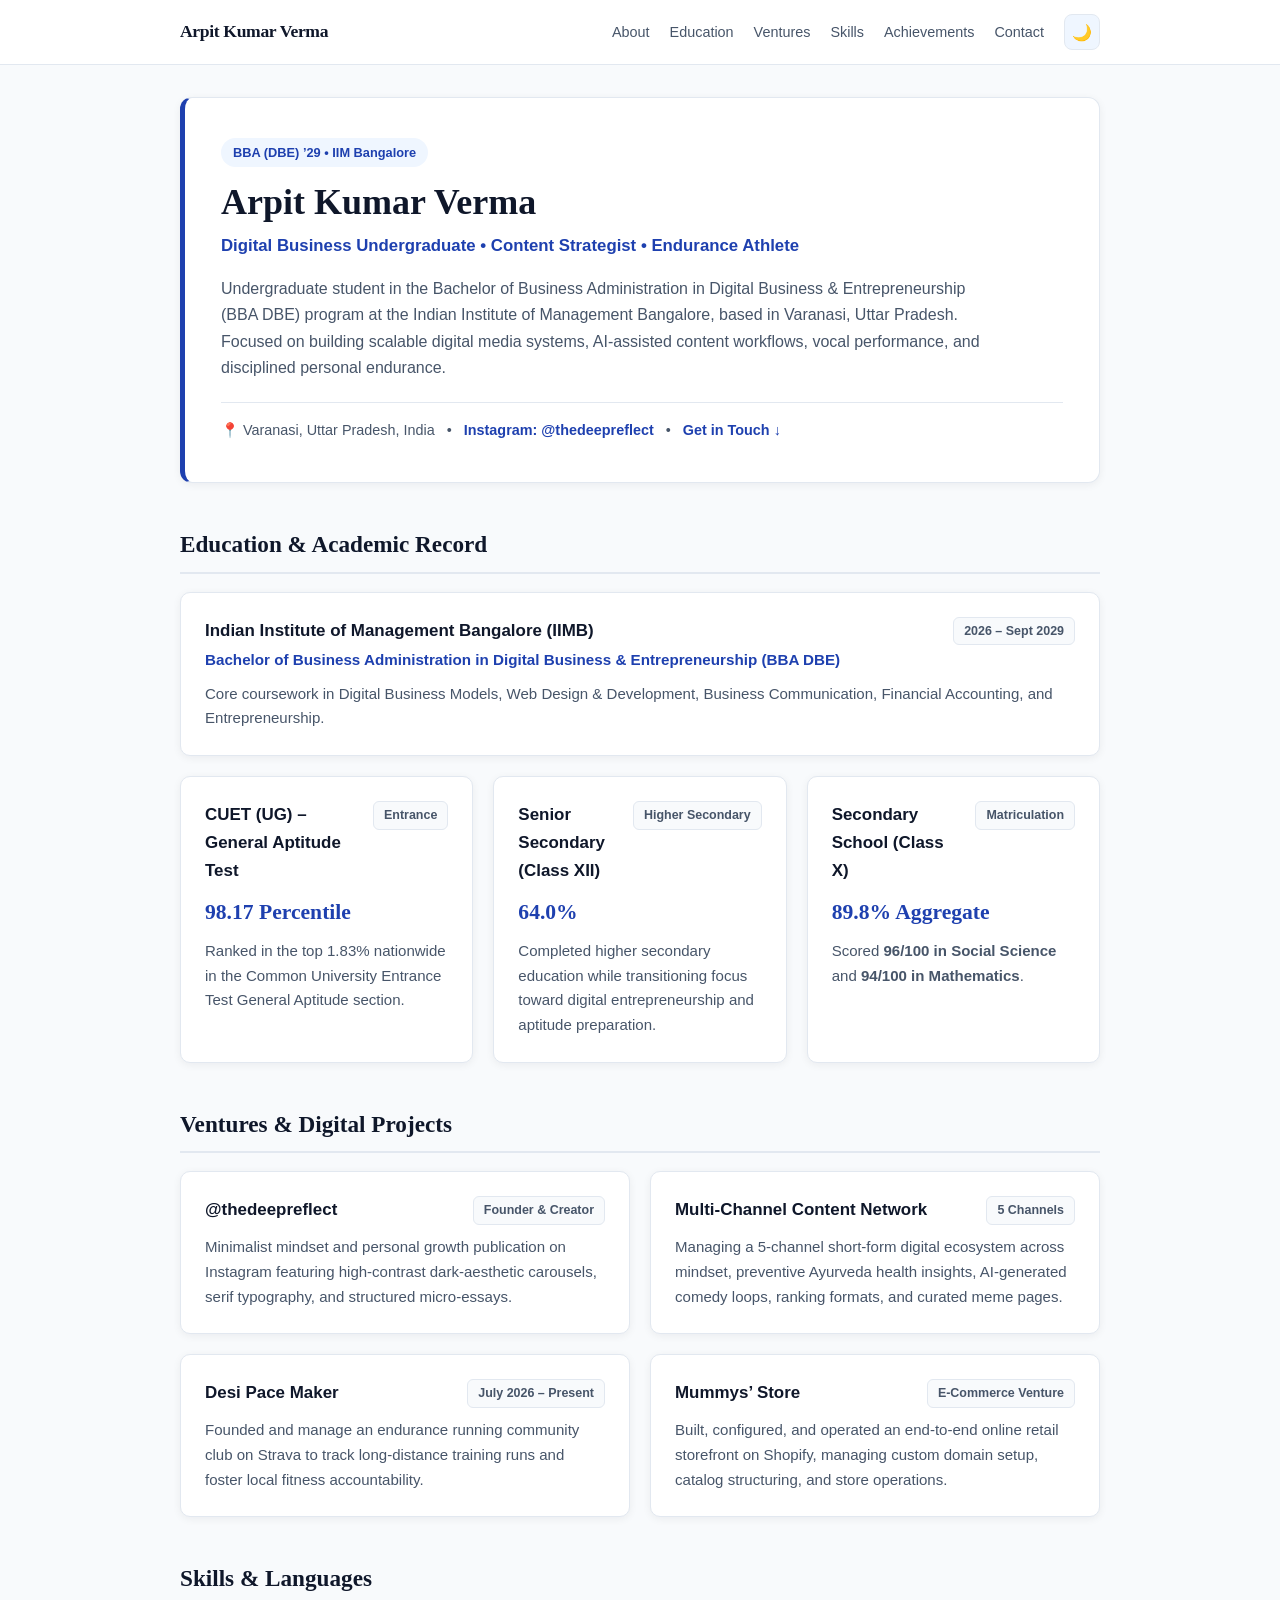
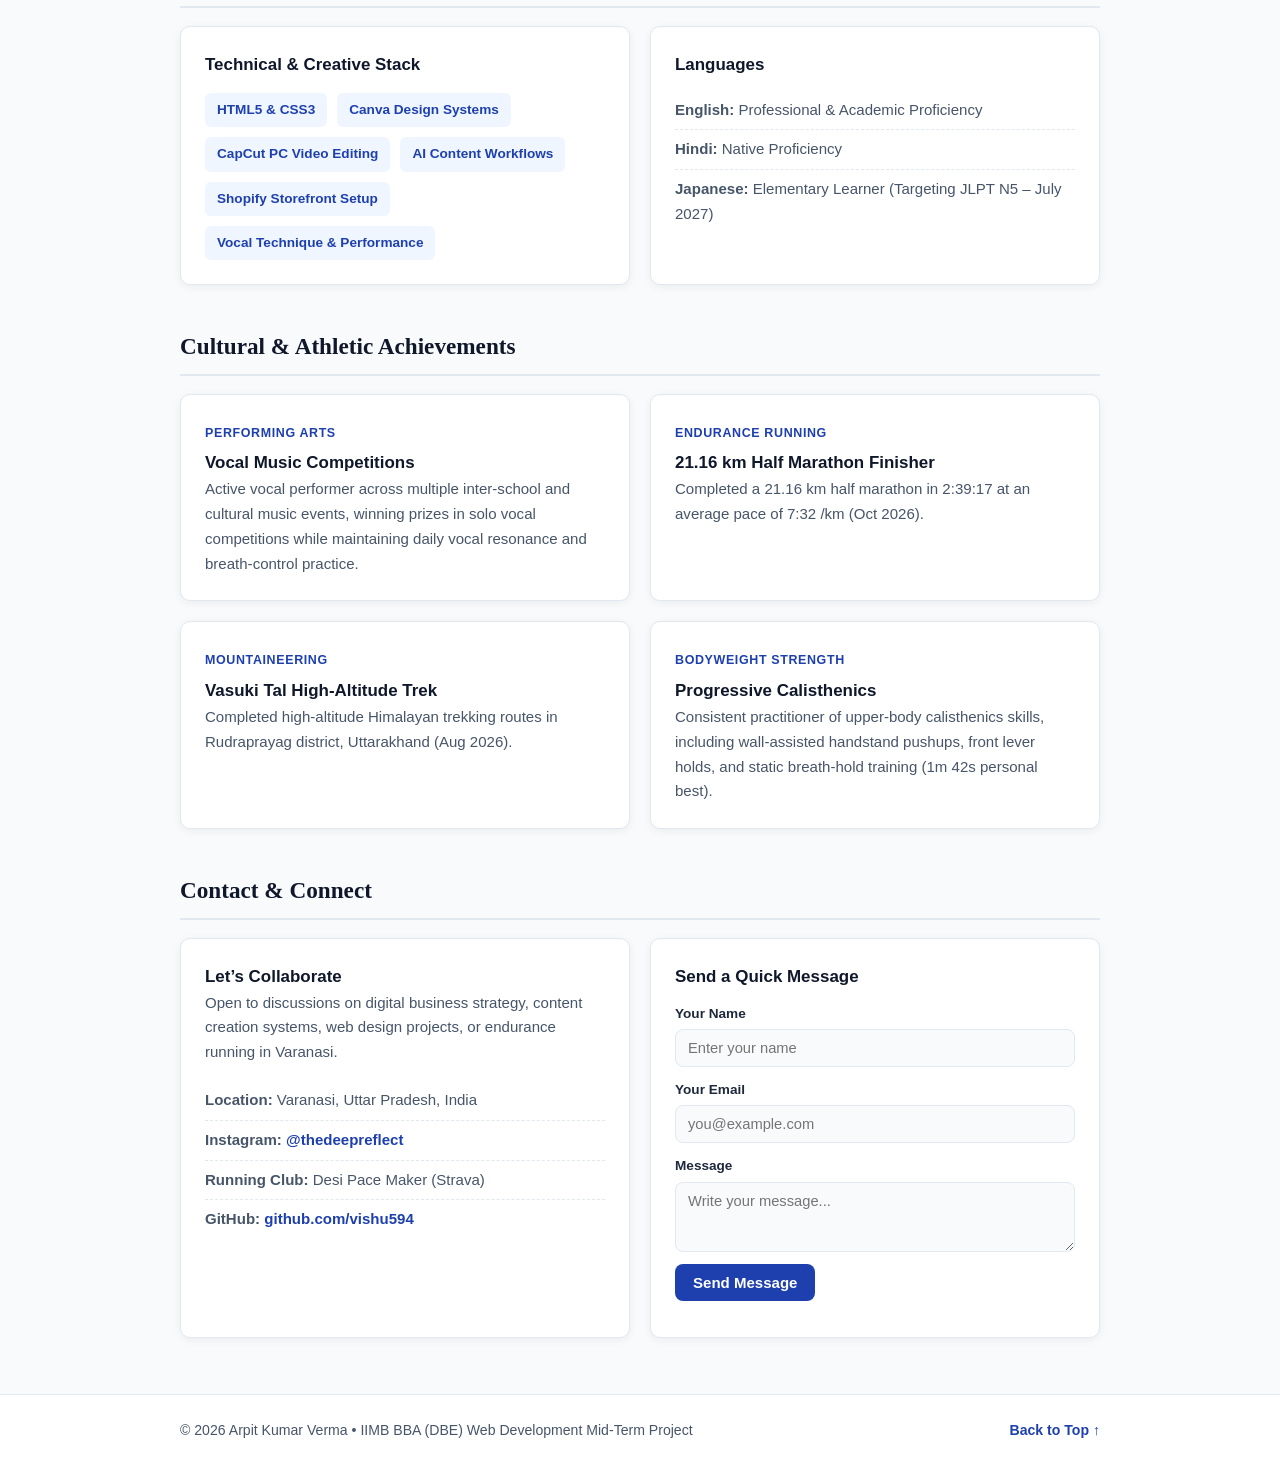
==== commit f57251e3: "Update index.html" ====
--- a/index.html
+++ b/index.html
@@ -32,24 +32,21 @@
   </header>
 
   <main class="container">
-    <!-- Hero / About Section with Profile Photo -->
+    <!-- Hero / About Section -->
     <section id="about" class="hero-card">
-      <div class="hero-layout">
-        <img src="profile.jpg" alt="Arpit Kumar Verma" class="profile-photo" />
-        <div class="hero-content">
-          <span class="badge">BBA (DBE) ’29 • IIM Bangalore</span>
-          <h1>Arpit Kumar Verma</h1>
-          <p class="subtitle">Digital Business Undergraduate • Content Strategist • Endurance Athlete</p>
-          <p class="bio">
-            Undergraduate student in the Bachelor of Business Administration in Digital Business &amp; Entrepreneurship (BBA DBE) program at the Indian Institute of Management Bangalore, based in Varanasi, Uttar Pradesh. Focused on building scalable digital media systems, AI-assisted content workflows, vocal performance, and disciplined personal endurance.
-          </p>
-          <div class="contact-bar">
-            <span>📍 Varanasi, Uttar Pradesh, India</span>
-            <span>•</span>
-            <a href="https://instagram.com/thedeepreflect" target="_blank" rel="noopener noreferrer">Instagram: @thedeepreflect</a>
-            <span>•</span>
-            <a href="#contact">Get in Touch ↓</a>
-          </div>
+      <div class="hero-content">
+        <span class="badge">BBA (DBE) ’29 • IIM Bangalore</span>
+        <h1>Arpit Kumar Verma</h1>
+        <p class="subtitle">Digital Business Undergraduate • Content Strategist • Endurance Athlete</p>
+        <p class="bio">
+          Undergraduate student in the Bachelor of Business Administration in Digital Business &amp; Entrepreneurship (BBA DBE) program at the Indian Institute of Management Bangalore, based in Varanasi, Uttar Pradesh. Focused on building scalable digital media systems, AI-assisted content workflows, vocal performance, and disciplined personal endurance.
+        </p>
+        <div class="contact-bar">
+          <span>📍 Varanasi, Uttar Pradesh, India</span>
+          <span>•</span>
+          <a href="https://instagram.com/thedeepreflect" target="_blank" rel="noopener noreferrer">Instagram: @thedeepreflect</a>
+          <span>•</span>
+          <a href="#contact">Get in Touch ↓</a>
         </div>
       </div>
     </section>
@@ -71,7 +68,7 @@
         </p>
       </div>
 
-      <div class="grid-3">
+      <div class="grid-3 edu-grid">
         <div class="card">
           <div class="card-header">
             <h3>CUET (UG) – General Aptitude Test</h3>
--- a/style.css
+++ b/style.css
@@ -134,7 +134,7 @@
 }
 
 /* =========================================
-   4. Hero Section
+   4. Hero Section & Profile Photo
    ========================================= */
 .hero-card {
   background-color: var(--bg-surface);
@@ -143,6 +143,22 @@
   border-radius: 12px;
   padding: 40px 36px;
   margin-top: 32px;
+  box-shadow: var(--shadow-sm);
+}
+
+.hero-layout {
+  display: flex;
+  align-items: center;
+  gap: 28px;
+}
+
+.profile-photo {
+  width: 150px;
+  height: 150px;
+  border-radius: 50%;
+  object-fit: cover;
+  border: 3px solid var(--accent-indigo);
+  flex-shrink: 0;
   box-shadow: var(--shadow-sm);
 }
 
@@ -442,6 +458,15 @@
     padding: 28px 22px;
   }
 
+  .hero-layout {
+    flex-direction: column;
+    text-align: center;
+  }
+
+  .contact-bar {
+    justify-content: center;
+  }
+
   .hero-card h1 {
     font-size: 1.75rem;
   }
@@ -455,4 +480,4 @@
     gap: 10px;
     text-align: center;
   }
-}+}
